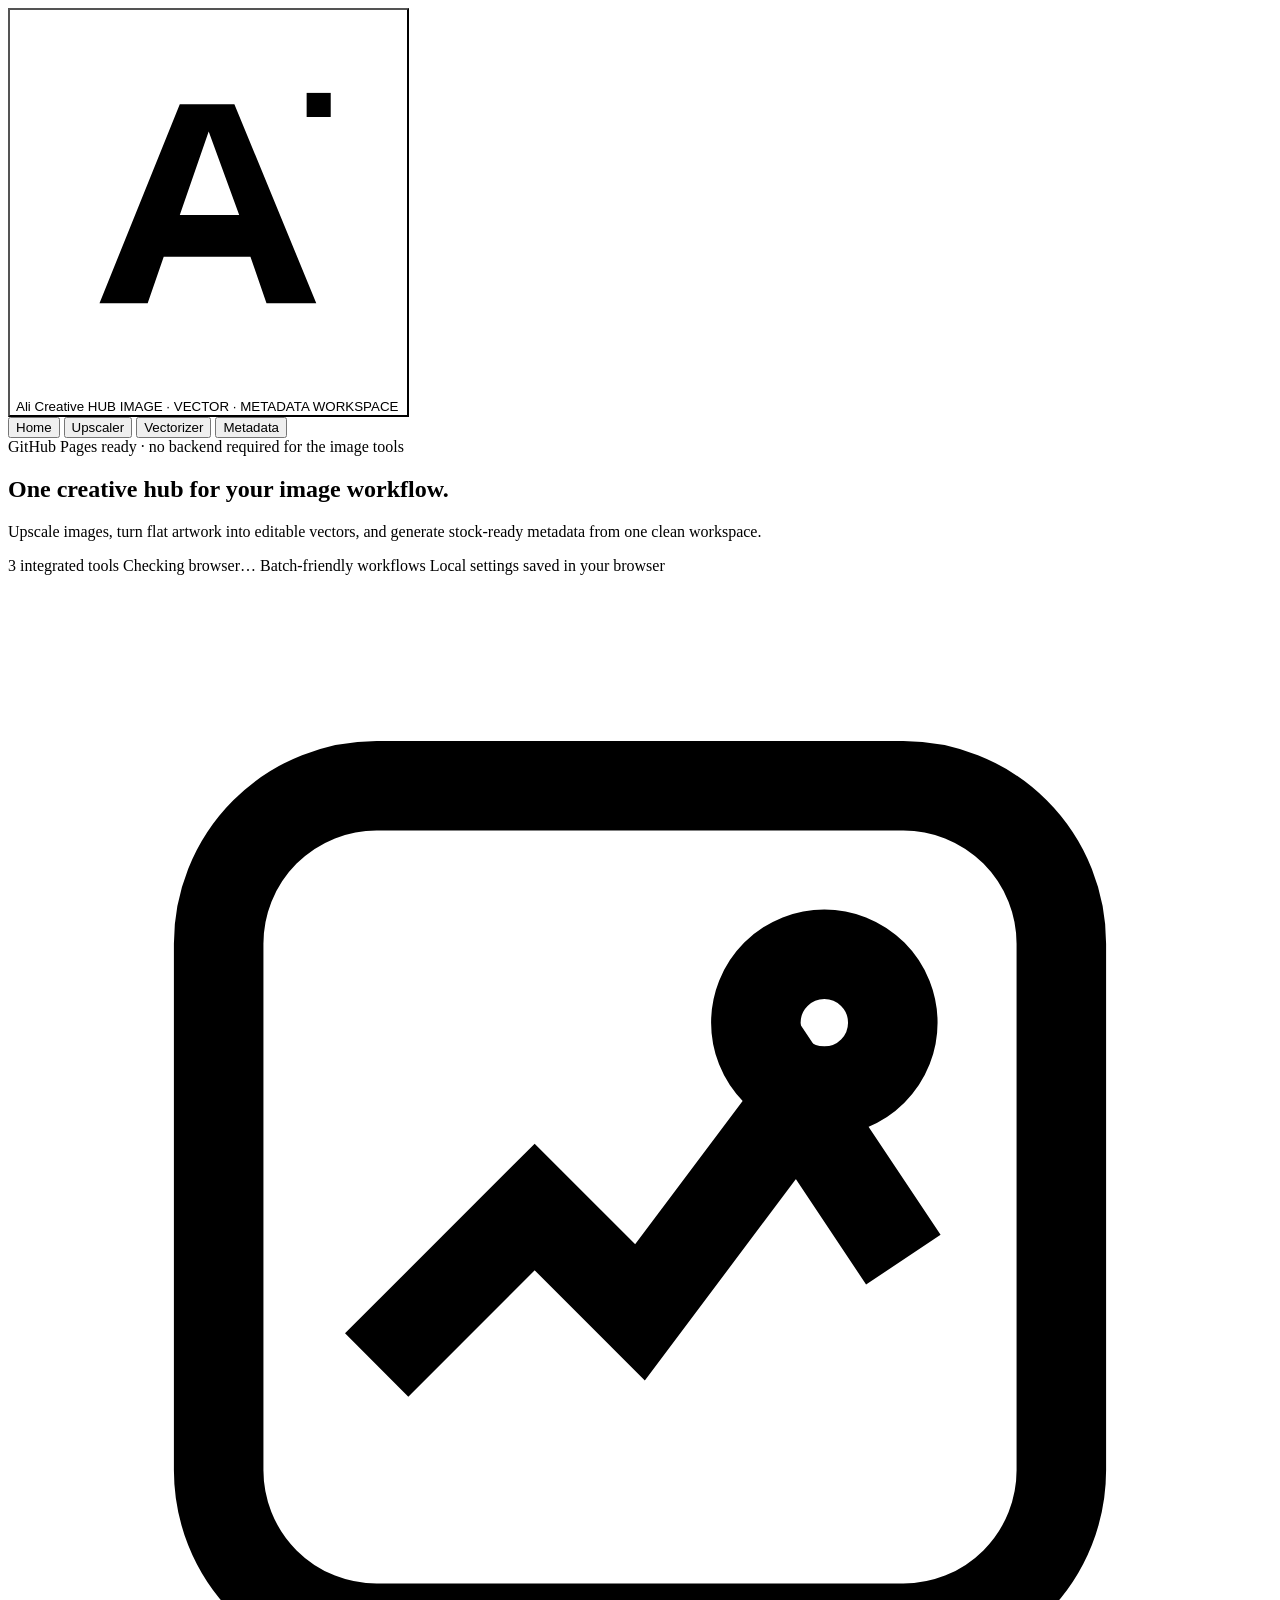
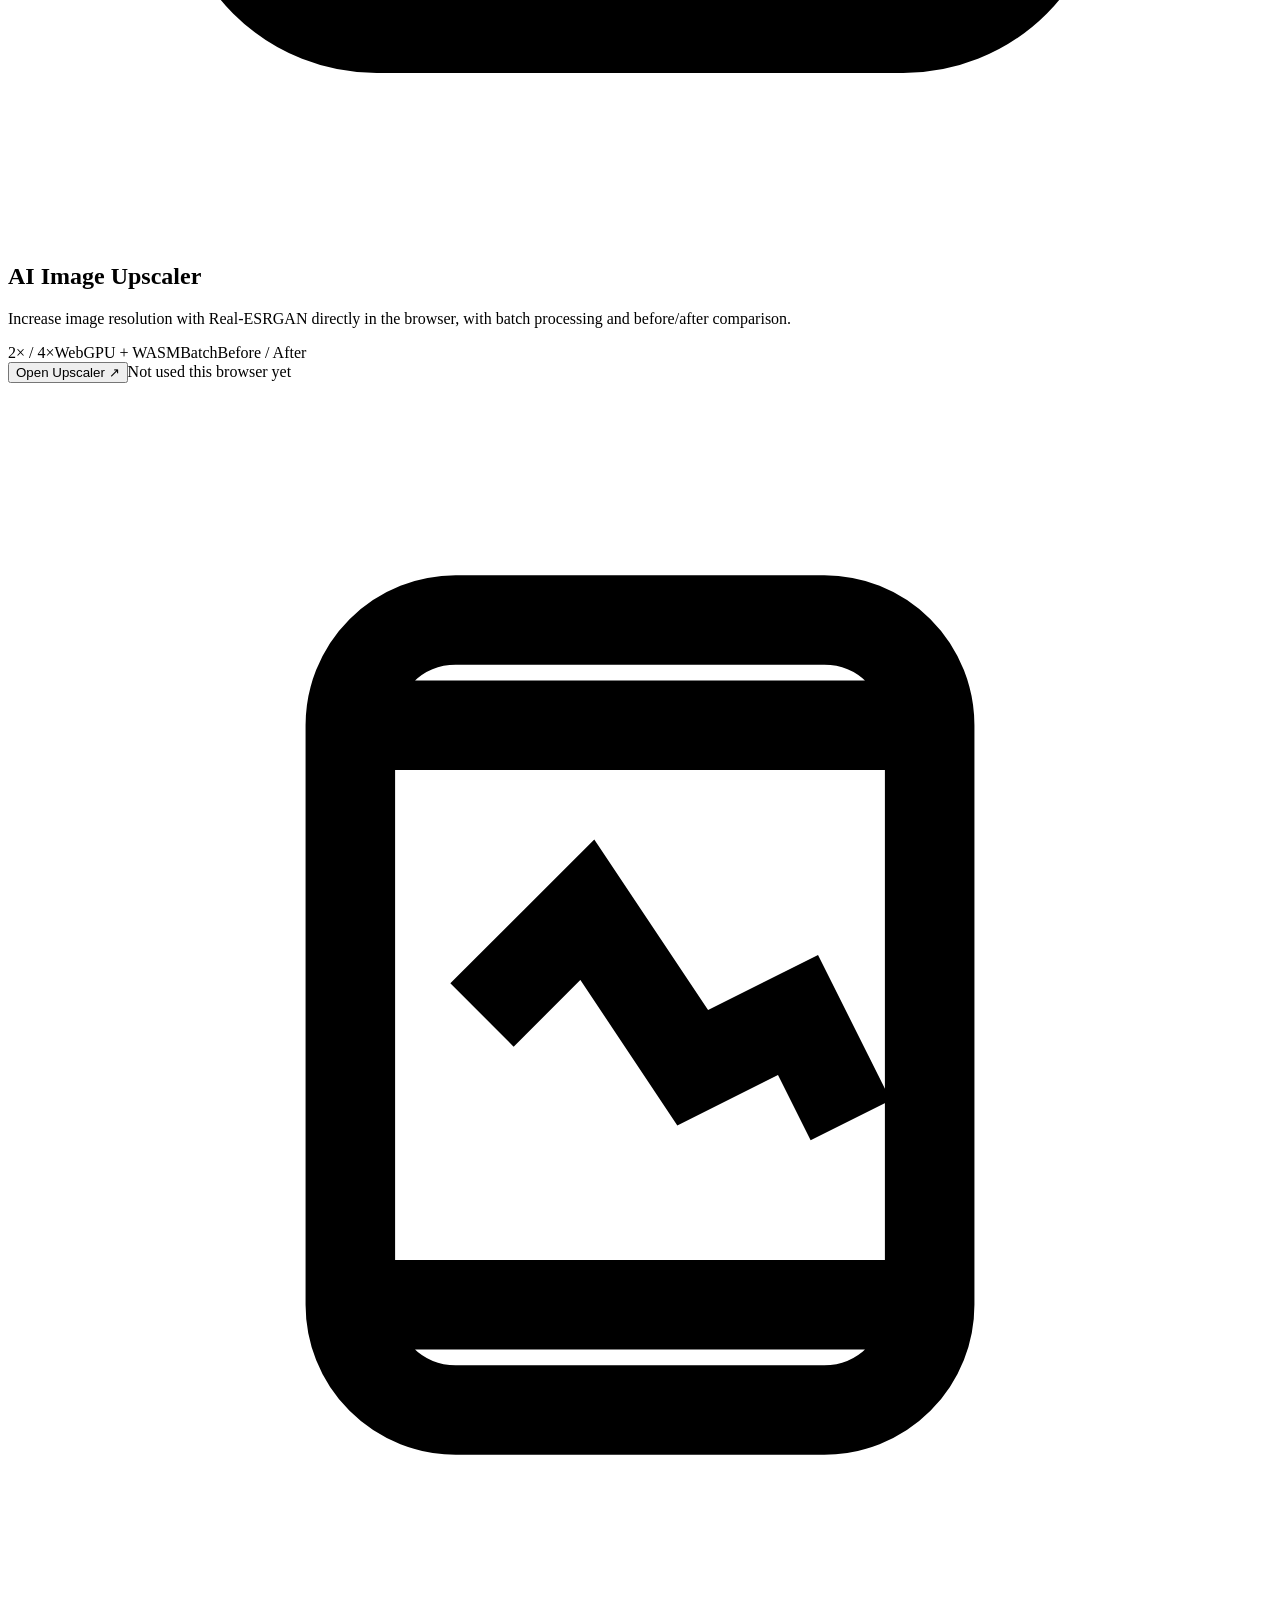
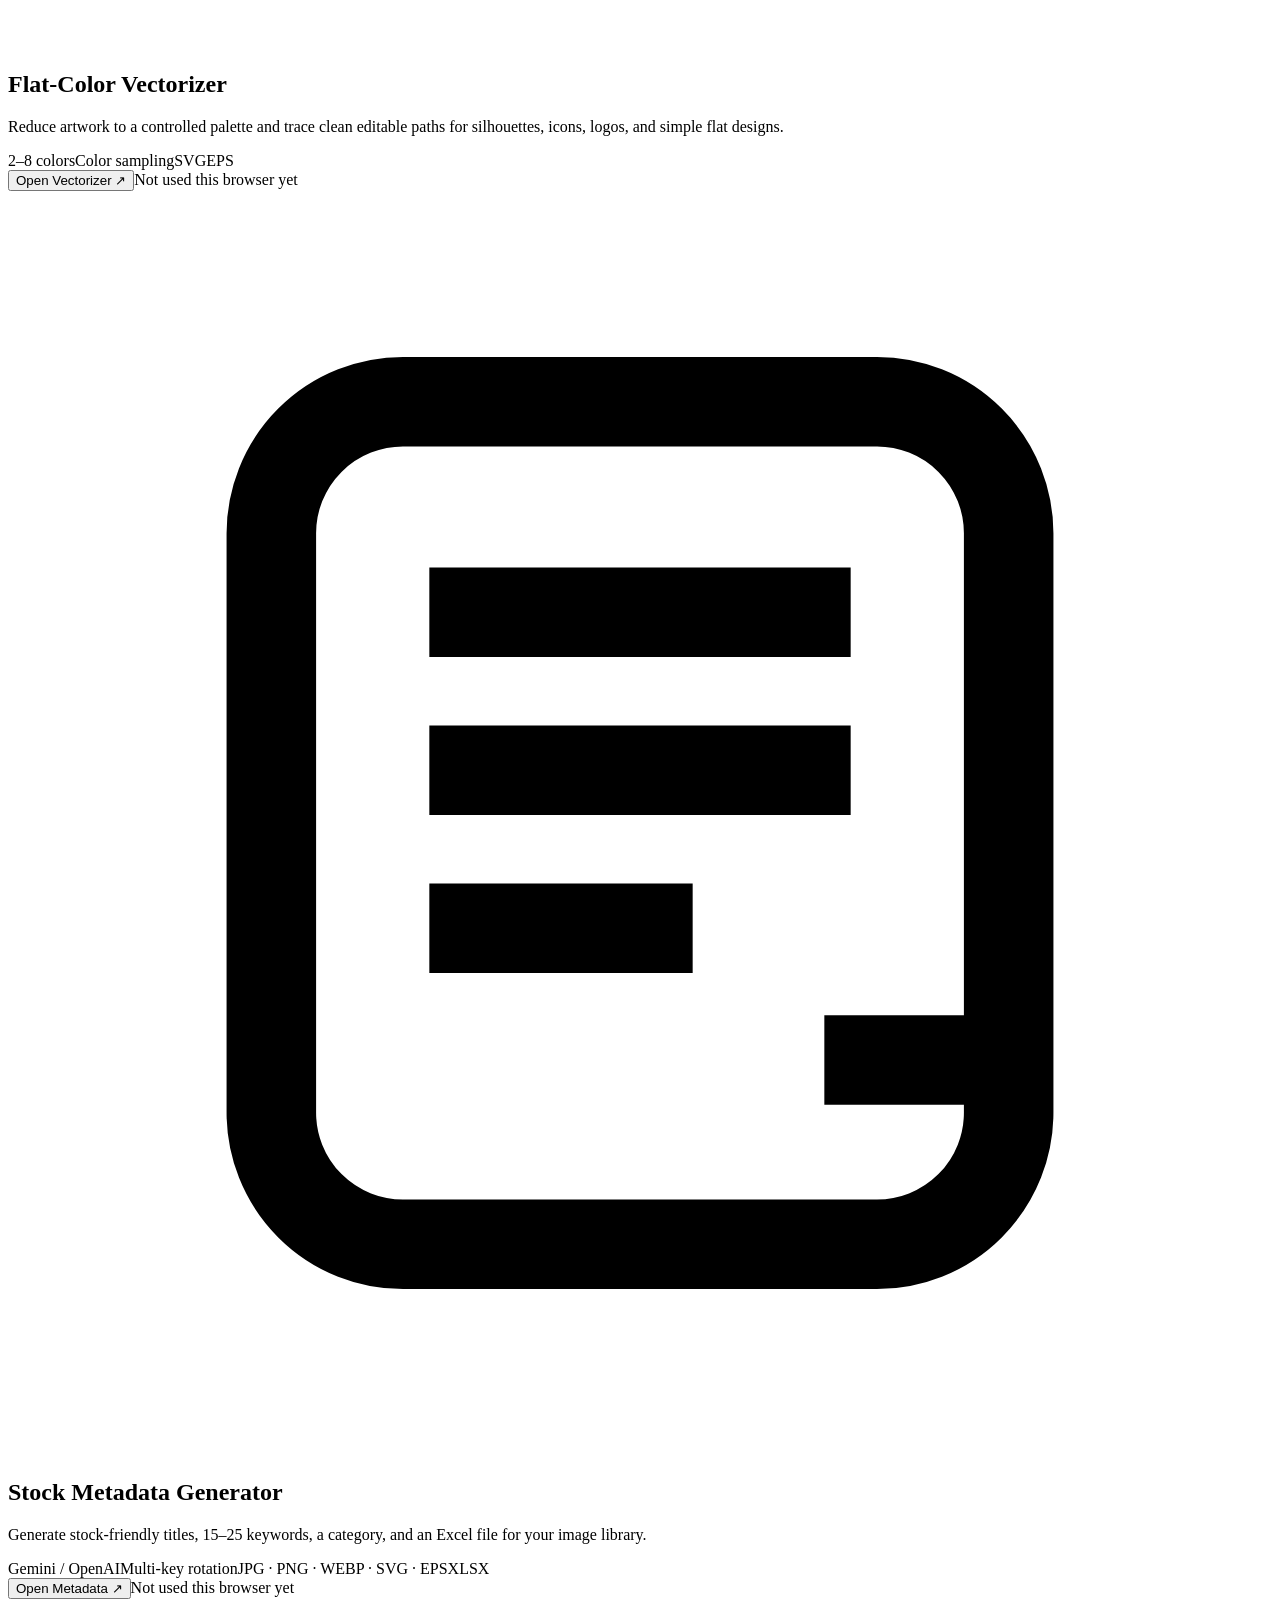
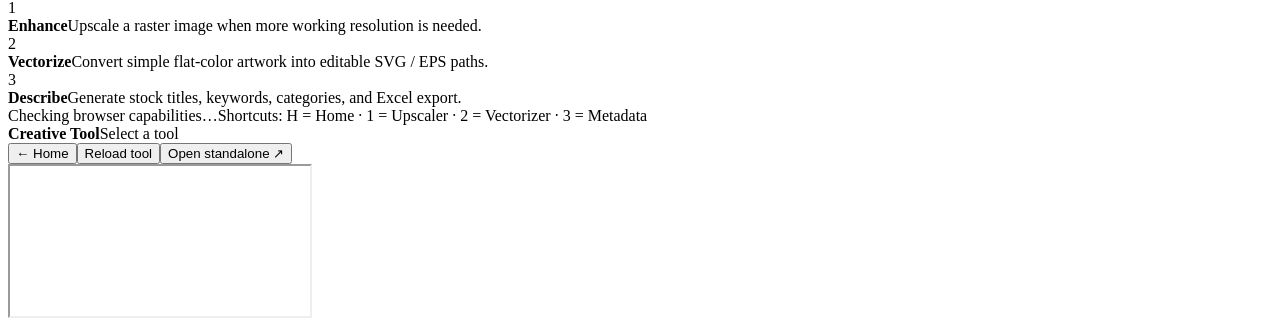
==== index.html @ f12ef150 "Add files via upload" ====
<!doctype html>
<html lang="en">
<head>
  <meta charset="utf-8">
  <meta name="viewport" content="width=device-width, initial-scale=1">
  <meta name="theme-color" content="#070b15">
  <meta name="description" content="Ali Creative HUB — a unified GitHub Pages workspace for image upscaling, flat-color vectorization, and stock metadata generation.">
  <title>Ali Creative HUB</title>
  <link rel="icon" href="data:image/svg+xml,%3Csvg xmlns='http://www.w3.org/2000/svg' viewBox='0 0 100 100'%3E%3Cdefs%3E%3ClinearGradient id='g' x1='0' y1='0' x2='1' y2='1'%3E%3Cstop stop-color='%237c3aed'/%3E%3Cstop offset='1' stop-color='%2306b6d4'/%3E%3C/linearGradient%3E%3C/defs%3E%3Crect width='100' height='100' rx='24' fill='%23070b15'/%3E%3Crect x='10' y='10' width='80' height='80' rx='20' fill='url(%23g)'/%3E%3Cpath d='M25 67 39 34l6 0 14 33h-8l-3-8H36l-3 8zM39 52h7l-3.5-9z' fill='white'/%3E%3C/svg%3E">
  <link rel="stylesheet" href="assets/hub.css">
</head>
<body>
  <div class="page">
    <header class="topbar">
      <button class="brand" id="homeNav" type="button" aria-label="Open Ali Creative HUB home" style="background:transparent;color:inherit;cursor:pointer;text-align:left">
        <span class="logo" aria-hidden="true">
          <svg viewBox="0 0 24 24" fill="none"><path d="M5.2 18.2 10.2 5.8h3.4l5.1 12.4h-3.1l-1-2.9H9.2l-1 2.9H5.2Zm5-5.5h3.7L12 7.5l-1.8 5.2Z" fill="currentColor"/><path d="M18.1 5.1h1.5v1.5h-1.5z" fill="currentColor"/></svg>
        </span>
        <span>
          <span class="brand-title">Ali Creative HUB</span>
          <span class="brand-sub">IMAGE · VECTOR · METADATA WORKSPACE</span>
        </span>
      </button>
      <nav class="nav" aria-label="Main navigation">
        <button class="nav-btn active" data-open-tool="home" type="button">Home</button>
        <button class="nav-btn" data-open-tool="upscaler" type="button">Upscaler</button>
        <button class="nav-btn" data-open-tool="vectorizer" type="button">Vectorizer</button>
        <button class="nav-btn" data-open-tool="metadata" type="button">Metadata</button>
      </nav>
    </header>

    <section id="homeView" class="home-view">
      <div class="hero">
        <div class="hero-kicker"><span class="status-dot"></span> GitHub Pages ready · no backend required for the image tools</div>
        <h1>One creative hub for your <span class="gradient-text">image workflow.</span></h1>
        <p>Upscale images, turn flat artwork into editable vectors, and generate stock-ready metadata from one clean workspace.</p>
        <div class="hero-stats">
          <span class="stat-chip">3 integrated tools</span>
          <span class="stat-chip" id="browserStatus">Checking browser…</span>
          <span class="stat-chip">Batch-friendly workflows</span>
          <span class="stat-chip">Local settings saved in your browser</span>
        </div>
      </div>

      <section class="tool-grid" aria-label="Creative tools">
        <article class="tool-card" data-card-tool="upscaler" style="--card-glow:rgba(124,58,237,.17);--icon-bg:rgba(124,58,237,.14);--icon-color:#c4b5fd">
          <div class="tool-icon" aria-hidden="true"><svg viewBox="0 0 24 24" fill="none" stroke="currentColor" stroke-width="1.7"><rect x="4" y="4" width="16" height="16" rx="3"/><path d="m7 15 3-3 2 2 3-4 2 3"/><circle cx="15.5" cy="8.5" r="1.3"/></svg></div>
          <h2>AI Image Upscaler</h2>
          <p>Increase image resolution with Real-ESRGAN directly in the browser, with batch processing and before/after comparison.</p>
          <div class="feature-row"><span class="badge">2× / 4×</span><span class="badge">WebGPU + WASM</span><span class="badge">Batch</span><span class="badge">Before / After</span></div>
          <div class="tool-footer"><button class="open-btn" data-open-tool="upscaler" type="button">Open Upscaler ↗</button><span class="last-use" data-last-use="upscaler">Not used this browser yet</span></div>
        </article>

        <article class="tool-card" data-card-tool="vectorizer" style="--card-glow:rgba(6,182,212,.14);--icon-bg:rgba(6,182,212,.12);--icon-color:#67e8f9">
          <div class="tool-icon" aria-hidden="true"><svg viewBox="0 0 24 24" fill="none" stroke="currentColor" stroke-width="1.7"><path d="M7 6.5h10M6 17.5h12M8.5 4.5h7a2 2 0 0 1 2 2v11a2 2 0 0 1-2 2h-7a2 2 0 0 1-2-2v-11a2 2 0 0 1 2-2Z"/><path d="m9 12 2-2 2 3 2-1 1 2"/></svg></div>
          <h2>Flat-Color Vectorizer</h2>
          <p>Reduce artwork to a controlled palette and trace clean editable paths for silhouettes, icons, logos, and simple flat designs.</p>
          <div class="feature-row"><span class="badge">2–8 colors</span><span class="badge">Color sampling</span><span class="badge">SVG</span><span class="badge">EPS</span></div>
          <div class="tool-footer"><button class="open-btn" data-open-tool="vectorizer" type="button">Open Vectorizer ↗</button><span class="last-use" data-last-use="vectorizer">Not used this browser yet</span></div>
        </article>

        <article class="tool-card" data-card-tool="metadata" style="--card-glow:rgba(34,197,94,.12);--icon-bg:rgba(34,197,94,.10);--icon-color:#86efac">
          <div class="tool-icon" aria-hidden="true"><svg viewBox="0 0 24 24" fill="none" stroke="currentColor" stroke-width="1.7"><rect x="5" y="4" width="14" height="16" rx="2.5"/><path d="M8 8h8M8 11h8M8 14h5"/><path d="M15.5 16.5h3"/></svg></div>
          <h2>Stock Metadata Generator</h2>
          <p>Generate stock-friendly titles, 15–25 keywords, a category, and an Excel file for your image library.</p>
          <div class="feature-row"><span class="badge">Gemini / OpenAI</span><span class="badge">Multi-key rotation</span><span class="badge">JPG · PNG · WEBP · SVG · EPS</span><span class="badge">XLSX</span></div>
          <div class="tool-footer"><button class="open-btn" data-open-tool="metadata" type="button">Open Metadata ↗</button><span class="last-use" data-last-use="metadata">Not used this browser yet</span></div>
        </article>
      </section>

      <section class="workflow" aria-label="Suggested workflow">
        <div class="workflow-step"><span class="step-number">1</span><div><strong>Enhance</strong><span>Upscale a raster image when more working resolution is needed.</span></div></div>
        <div class="workflow-step"><span class="step-number">2</span><div><strong>Vectorize</strong><span>Convert simple flat-color artwork into editable SVG / EPS paths.</span></div></div>
        <div class="workflow-step"><span class="step-number">3</span><div><strong>Describe</strong><span>Generate stock titles, keywords, categories, and Excel export.</span></div></div>
      </section>

      <div class="home-foot"><span id="systemNote">Checking browser capabilities…</span><span>Shortcuts: H = Home · 1 = Upscaler · 2 = Vectorizer · 3 = Metadata</span></div>
    </section>

    <section id="toolView" class="tool-view">
      <div class="tool-head"><div class="tool-head-title"><strong id="activeToolTitle">Creative Tool</strong><span id="activeToolSub">Select a tool</span></div><div class="tool-head-actions"><button id="homeFromToolBtn" class="mini-btn" type="button">← Home</button><button id="reloadBtn" class="mini-btn" type="button">Reload tool</button><button id="standaloneBtn" class="mini-btn" type="button">Open standalone ↗</button></div></div>
      <iframe id="activeToolFrame" class="tool-frame" title="Ali Creative HUB tool" loading="lazy" allow="clipboard-write" referrerpolicy="strict-origin-when-cross-origin"></iframe>
    </section>
  </div>

  <script src="assets/hub.js"></script>
</body>
</html>
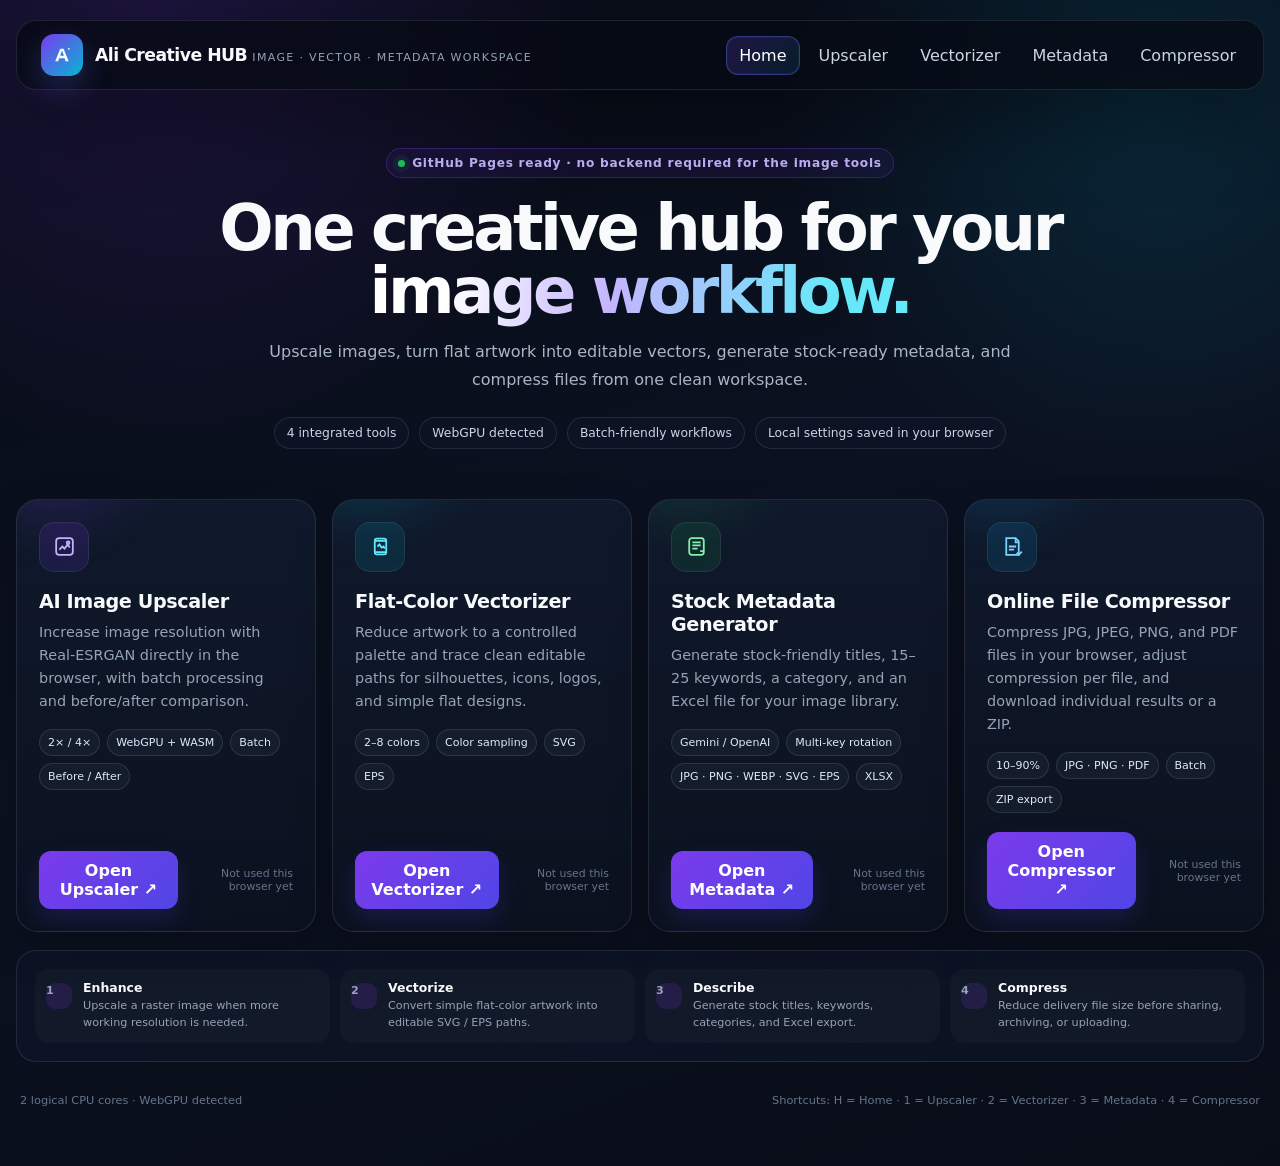
==== commit 734de548: "Add files via upload" ====
--- a/index.html
+++ b/index.html
@@ -26,6 +26,7 @@
         <button class="nav-btn" data-open-tool="upscaler" type="button">Upscaler</button>
         <button class="nav-btn" data-open-tool="vectorizer" type="button">Vectorizer</button>
         <button class="nav-btn" data-open-tool="metadata" type="button">Metadata</button>
+        <button class="nav-btn" data-open-tool="compressor" type="button">Compressor</button>
       </nav>
     </header>
 
@@ -33,9 +34,9 @@
       <div class="hero">
         <div class="hero-kicker"><span class="status-dot"></span> GitHub Pages ready · no backend required for the image tools</div>
         <h1>One creative hub for your <span class="gradient-text">image workflow.</span></h1>
-        <p>Upscale images, turn flat artwork into editable vectors, and generate stock-ready metadata from one clean workspace.</p>
+        <p>Upscale images, turn flat artwork into editable vectors, generate stock-ready metadata, and compress files from one clean workspace.</p>
         <div class="hero-stats">
-          <span class="stat-chip">3 integrated tools</span>
+          <span class="stat-chip">4 integrated tools</span>
           <span class="stat-chip" id="browserStatus">Checking browser…</span>
           <span class="stat-chip">Batch-friendly workflows</span>
           <span class="stat-chip">Local settings saved in your browser</span>
@@ -66,15 +67,25 @@
           <div class="feature-row"><span class="badge">Gemini / OpenAI</span><span class="badge">Multi-key rotation</span><span class="badge">JPG · PNG · WEBP · SVG · EPS</span><span class="badge">XLSX</span></div>
           <div class="tool-footer"><button class="open-btn" data-open-tool="metadata" type="button">Open Metadata ↗</button><span class="last-use" data-last-use="metadata">Not used this browser yet</span></div>
         </article>
+
+
+        <article class="tool-card" data-card-tool="compressor" style="--card-glow:rgba(14,165,233,.14);--icon-bg:rgba(14,165,233,.12);--icon-color:#7dd3fc">
+          <div class="tool-icon" aria-hidden="true"><svg viewBox="0 0 24 24" fill="none" stroke="currentColor" stroke-width="1.7"><path d="M6 4h9l3 3v13H6z"/><path d="M15 4v4h3M8.5 12h7M8.5 15h5"/><path d="m16 18 2 2 3-3"/></svg></div>
+          <h2>Online File Compressor</h2>
+          <p>Compress JPG, JPEG, PNG, and PDF files in your browser, adjust compression per file, and download individual results or a ZIP.</p>
+          <div class="feature-row"><span class="badge">10–90%</span><span class="badge">JPG · PNG · PDF</span><span class="badge">Batch</span><span class="badge">ZIP export</span></div>
+          <div class="tool-footer"><button class="open-btn" data-open-tool="compressor" type="button">Open Compressor ↗</button><span class="last-use" data-last-use="compressor">Not used this browser yet</span></div>
+        </article>
       </section>
 
       <section class="workflow" aria-label="Suggested workflow">
         <div class="workflow-step"><span class="step-number">1</span><div><strong>Enhance</strong><span>Upscale a raster image when more working resolution is needed.</span></div></div>
         <div class="workflow-step"><span class="step-number">2</span><div><strong>Vectorize</strong><span>Convert simple flat-color artwork into editable SVG / EPS paths.</span></div></div>
         <div class="workflow-step"><span class="step-number">3</span><div><strong>Describe</strong><span>Generate stock titles, keywords, categories, and Excel export.</span></div></div>
+        <div class="workflow-step"><span class="step-number">4</span><div><strong>Compress</strong><span>Reduce delivery file size before sharing, archiving, or uploading.</span></div></div>
       </section>
 
-      <div class="home-foot"><span id="systemNote">Checking browser capabilities…</span><span>Shortcuts: H = Home · 1 = Upscaler · 2 = Vectorizer · 3 = Metadata</span></div>
+      <div class="home-foot"><span id="systemNote">Checking browser capabilities…</span><span>Shortcuts: H = Home · 1 = Upscaler · 2 = Vectorizer · 3 = Metadata · 4 = Compressor</span></div>
     </section>
 
     <section id="toolView" class="tool-view">
--- a/assets/hub.css
+++ b/assets/hub.css
@@ -0,0 +1,75 @@
+:root{
+  --bg:#070b15;
+  --bg-2:#0b1120;
+  --panel:rgba(15,23,42,.76);
+  --panel-solid:#0f172a;
+  --panel-2:#111b2e;
+  --border:rgba(148,163,184,.16);
+  --border-strong:rgba(99,102,241,.42);
+  --text:#f8fafc;
+  --muted:#94a3b8;
+  --muted-2:#64748b;
+  --accent:#7c3aed;
+  --accent-2:#06b6d4;
+  --accent-3:#22c55e;
+  --shadow:0 30px 80px rgba(0,0,0,.38);
+  --radius:22px;
+}
+*{box-sizing:border-box}
+html{scroll-behavior:smooth}
+body{margin:0;min-height:100vh;color:var(--text);font-family:Inter,ui-sans-serif,system-ui,-apple-system,BlinkMacSystemFont,"Segoe UI",sans-serif;background:
+radial-gradient(circle at 12% 0%,rgba(124,58,237,.18),transparent 28%),
+radial-gradient(circle at 90% 10%,rgba(6,182,212,.14),transparent 24%),
+linear-gradient(160deg,var(--bg),var(--bg-2) 48%,#090d18);}
+button,a{font:inherit}
+a{color:inherit}
+button{border:0}
+.page{width:min(1440px,calc(100% - 32px));margin:0 auto;padding:20px 0 46px}
+.topbar{position:sticky;top:12px;z-index:40;display:flex;gap:18px;align-items:center;justify-content:space-between;padding:12px 14px 12px 18px;border:1px solid var(--border);background:rgba(7,11,21,.80);backdrop-filter:blur(22px);border-radius:20px;box-shadow:var(--shadow)}
+.brand{display:flex;align-items:center;gap:12px;min-width:0}
+.logo{width:42px;height:42px;display:grid;place-items:center;border-radius:13px;background:linear-gradient(135deg,#7c3aed,#06b6d4);box-shadow:0 12px 30px rgba(99,102,241,.28)}
+.logo svg{width:24px;height:24px}
+.brand-title{font-weight:900;letter-spacing:-.03em;font-size:1.08rem;line-height:1.05}
+.brand-sub{font-size:.69rem;color:var(--muted);letter-spacing:.12em;margin-top:4px}
+.nav{display:flex;gap:6px;align-items:center;flex-wrap:wrap;justify-content:flex-end}
+.nav-btn{padding:9px 12px;border-radius:12px;background:transparent;color:#cbd5e1;cursor:pointer;transition:.2s;border:1px solid transparent}
+.nav-btn:hover{background:rgba(148,163,184,.09);color:white}
+.nav-btn.active{background:linear-gradient(135deg,rgba(124,58,237,.22),rgba(6,182,212,.12));border-color:var(--border-strong);color:white;box-shadow:inset 0 0 0 1px rgba(255,255,255,.03)}
+.status-dot{display:inline-block;width:7px;height:7px;border-radius:50%;background:#22c55e;box-shadow:0 0 0 5px rgba(34,197,94,.08);margin-right:7px}
+.hero{padding:58px 14px 30px;text-align:center}
+.hero-kicker{display:inline-flex;align-items:center;padding:7px 11px;border:1px solid rgba(124,58,237,.33);border-radius:999px;background:rgba(124,58,237,.09);color:#c4b5fd;font-weight:700;font-size:.76rem;letter-spacing:.06em}
+.hero h1{font-size:clamp(2.3rem,5vw,4.6rem);line-height:.98;max-width:980px;margin:19px auto 16px;letter-spacing:-.055em}
+.gradient-text{background:linear-gradient(100deg,#fff 15%,#c4b5fd 45%,#67e8f9 85%);-webkit-background-clip:text;background-clip:text;color:transparent}
+.hero p{max-width:760px;margin:0 auto;color:#a9b5c8;line-height:1.7;font-size:1rem}
+.hero-stats{display:flex;justify-content:center;gap:10px;flex-wrap:wrap;margin-top:24px}
+.stat-chip{border:1px solid var(--border);background:rgba(15,23,42,.56);border-radius:999px;padding:8px 12px;font-size:.77rem;color:#cbd5e1}
+.tool-grid{display:grid;grid-template-columns:repeat(4,minmax(0,1fr));gap:16px;margin-top:20px}
+.tool-card{position:relative;overflow:hidden;display:flex;flex-direction:column;min-height:305px;padding:22px;border:1px solid var(--border);border-radius:var(--radius);background:linear-gradient(180deg,rgba(17,27,46,.86),rgba(12,18,31,.83));box-shadow:0 16px 40px rgba(0,0,0,.18);transition:.25s}
+.tool-card::before{content:"";position:absolute;inset:-40% auto auto -20%;width:190px;height:190px;border-radius:50%;background:var(--card-glow,rgba(124,58,237,.12));filter:blur(25px);pointer-events:none}
+.tool-card:hover{transform:translateY(-4px);border-color:rgba(124,58,237,.38);box-shadow:0 22px 60px rgba(0,0,0,.30)}
+.tool-icon{width:50px;height:50px;display:grid;place-items:center;border-radius:15px;background:var(--icon-bg,rgba(124,58,237,.12));color:var(--icon-color,#c4b5fd);border:1px solid rgba(255,255,255,.08)}
+.tool-icon svg{width:25px;height:25px}
+.tool-card h2{font-size:1.2rem;margin:18px 0 8px;letter-spacing:-.02em}
+.tool-card p{color:var(--muted);line-height:1.6;font-size:.9rem;margin:0}
+.feature-row{display:flex;gap:7px;flex-wrap:wrap;margin:16px 0 19px}
+.badge{font-size:.69rem;color:#dbeafe;border:1px solid rgba(148,163,184,.18);background:rgba(148,163,184,.06);padding:6px 8px;border-radius:999px}
+.tool-footer{margin-top:auto;display:flex;justify-content:space-between;align-items:center;gap:10px}
+.open-btn{display:inline-flex;align-items:center;gap:8px;padding:10px 13px;border-radius:12px;background:linear-gradient(135deg,#7c3aed,#4f46e5);color:white;text-decoration:none;font-weight:800;cursor:pointer;box-shadow:0 10px 24px rgba(79,70,229,.2)}
+.open-btn:hover{filter:brightness(1.06)}
+.last-use{font-size:.68rem;color:var(--muted-2);text-align:right}
+.workflow{margin-top:18px;padding:18px;border:1px solid var(--border);border-radius:20px;background:rgba(15,23,42,.58);display:grid;grid-template-columns:repeat(4,1fr);gap:10px}
+.workflow-step{display:flex;gap:11px;align-items:flex-start;padding:11px;border-radius:14px;background:rgba(255,255,255,.022)}
+.step-number{width:26px;height:26px;flex:0 0 26px;display:grid;place-items:center;border-radius:9px;background:rgba(124,58,237,.16);color:#c4b5fd;font-weight:900;font-size:.75rem}
+.workflow strong{display:block;font-size:.78rem}.workflow span{display:block;color:var(--muted);font-size:.7rem;margin-top:3px;line-height:1.5}
+.home-foot{display:flex;justify-content:space-between;gap:12px;align-items:center;margin-top:18px;padding:13px 4px;color:var(--muted-2);font-size:.71rem}
+.tool-view{display:none;margin-top:18px}
+.tool-view.active{display:block}
+.tool-head{display:flex;gap:12px;align-items:center;justify-content:space-between;margin:0 0 10px;padding:10px 12px;border:1px solid var(--border);border-radius:15px;background:rgba(15,23,42,.63)}
+.tool-head-title{display:flex;align-items:center;gap:10px;min-width:0}.tool-head-title strong{font-size:.82rem}.tool-head-title span{color:var(--muted);font-size:.72rem;margin-left:5px}
+.tool-head-actions{display:flex;gap:7px}.mini-btn{cursor:pointer;color:#cbd5e1;background:rgba(148,163,184,.08);border:1px solid var(--border);padding:7px 9px;border-radius:9px;font-size:.72rem}.mini-btn:hover{background:rgba(148,163,184,.13);color:white}
+.tool-frame{width:100%;border:1px solid var(--border);border-radius:20px;background:white;display:block;min-height:700px;height:760px;overflow:hidden;box-shadow:var(--shadow)}
+.home-view.hidden{display:none}
+@media (max-width:1250px){.tool-grid{grid-template-columns:repeat(2,minmax(0,1fr))}.tool-card{min-height:250px}.workflow{grid-template-columns:repeat(2,1fr)}}
+@media (max-width:760px){.page{width:min(100% - 16px,1440px);padding-top:8px}.topbar{top:6px;border-radius:15px;padding:10px}.nav{width:100%;justify-content:flex-start;overflow:auto;flex-wrap:nowrap}.nav-btn{white-space:nowrap}.hero{padding:42px 8px 18px}.hero h1{font-size:2.55rem}.hero p{font-size:.92rem}.tool-head{align-items:flex-start;flex-direction:column}.tool-head-actions{width:100%}.mini-btn{flex:1}.tool-frame{min-height:720px;height:900px;border-radius:16px}}
+@media (max-width:760px){.tool-grid{grid-template-columns:1fr}.workflow{grid-template-columns:1fr}}
+@media (prefers-reduced-motion:reduce){*,*::before,*::after{scroll-behavior:auto!important;transition:none!important}}
